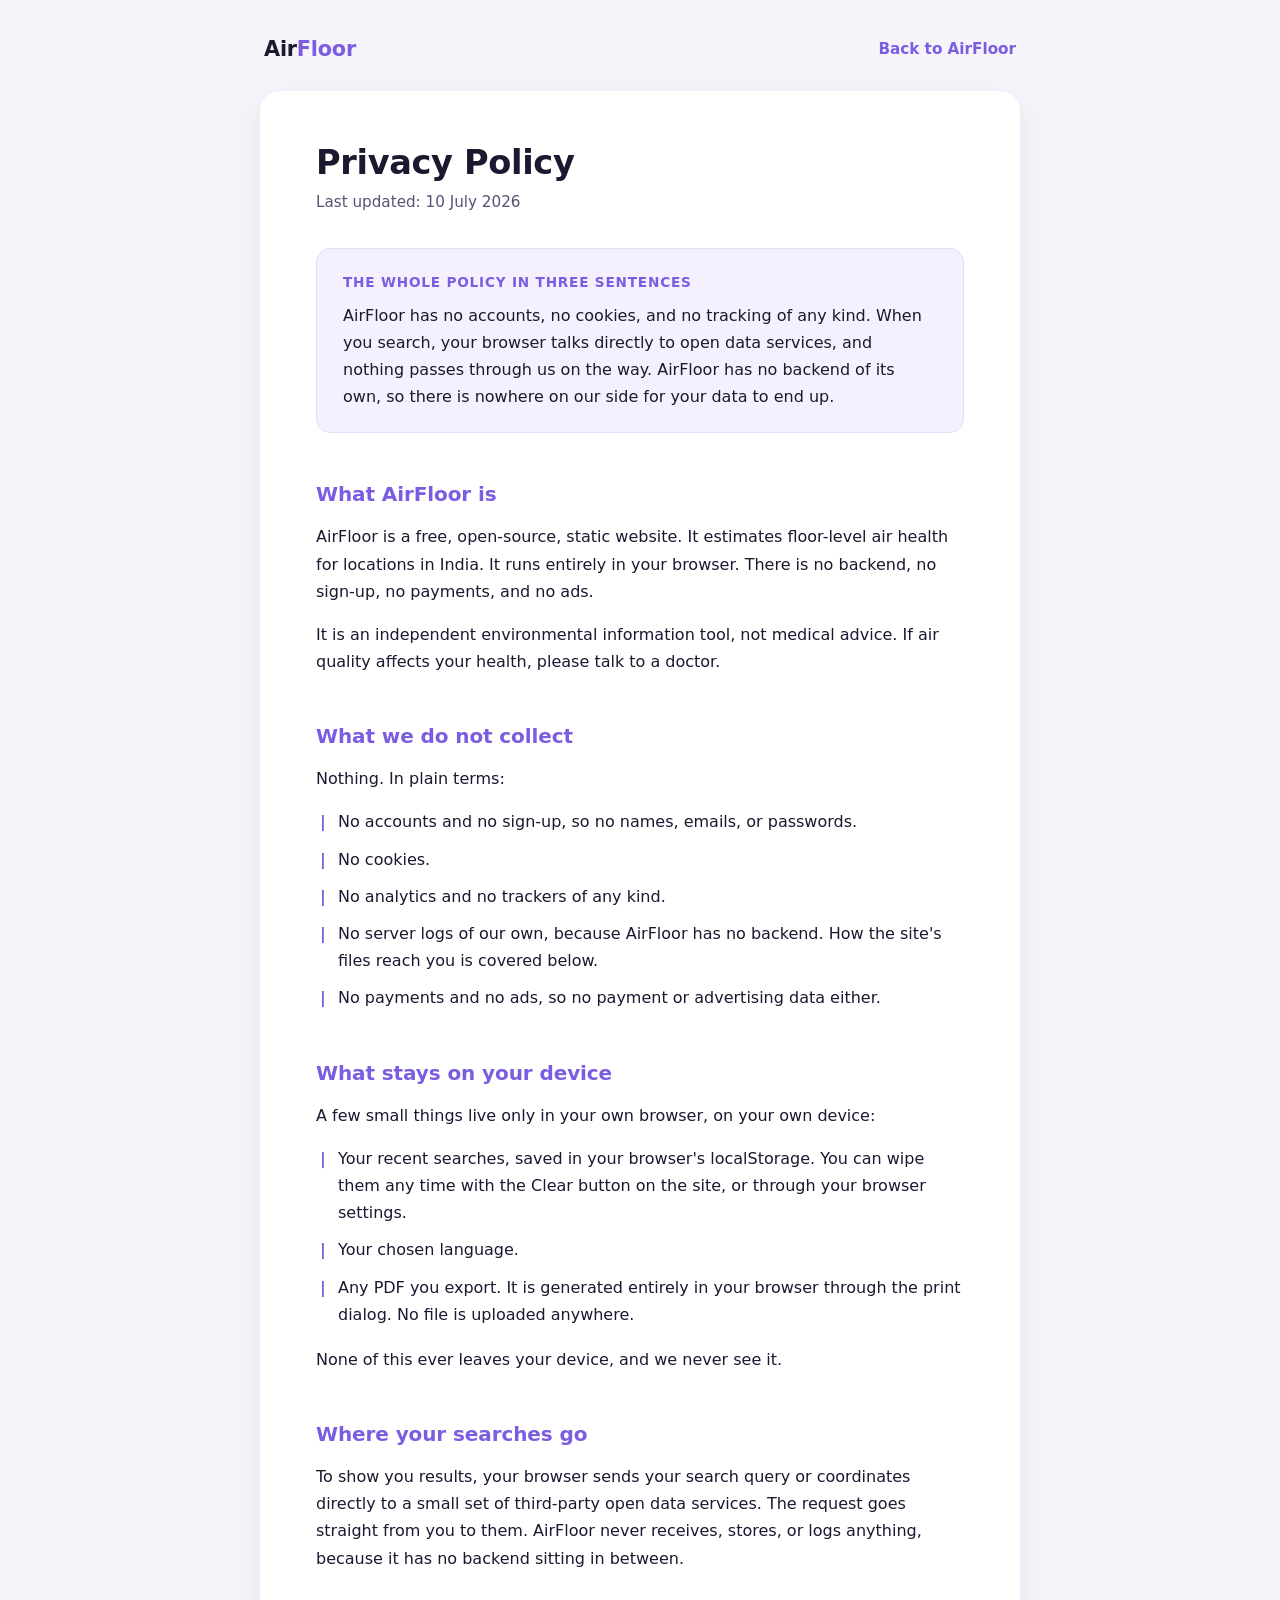
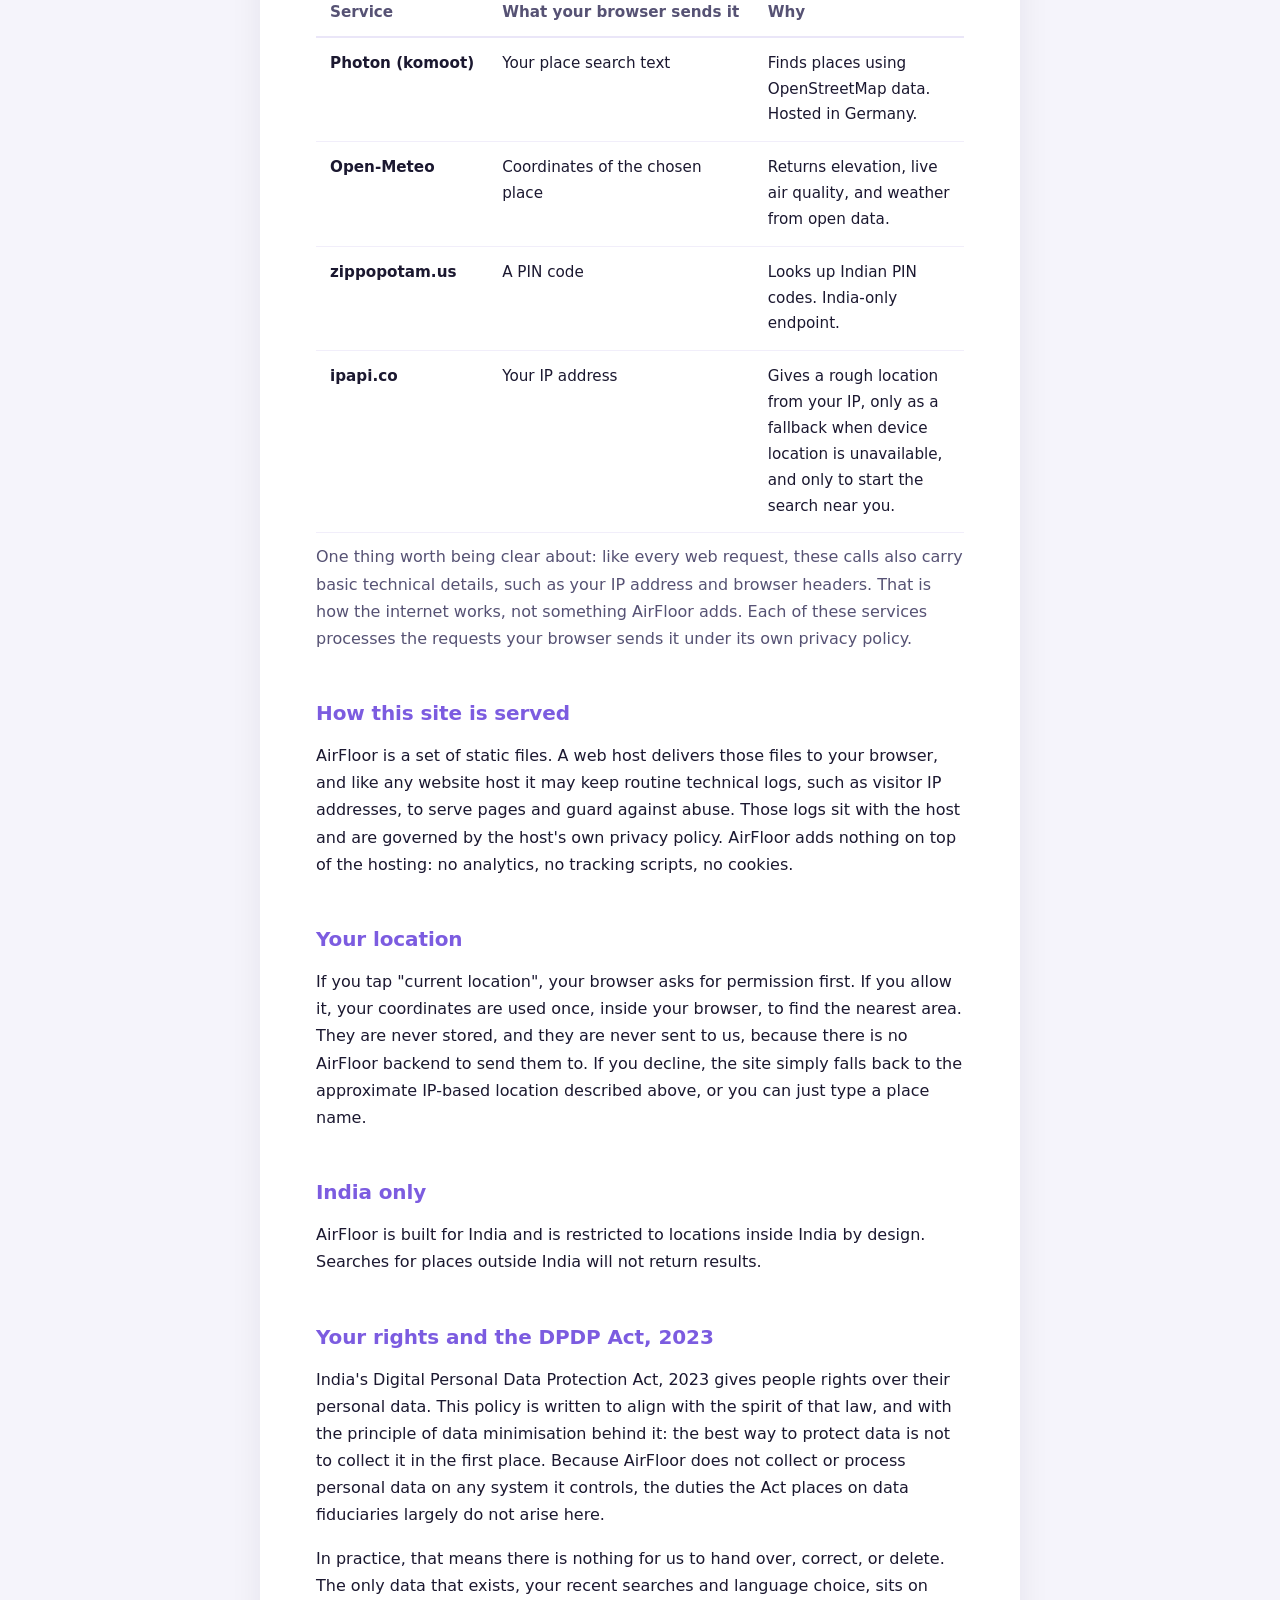
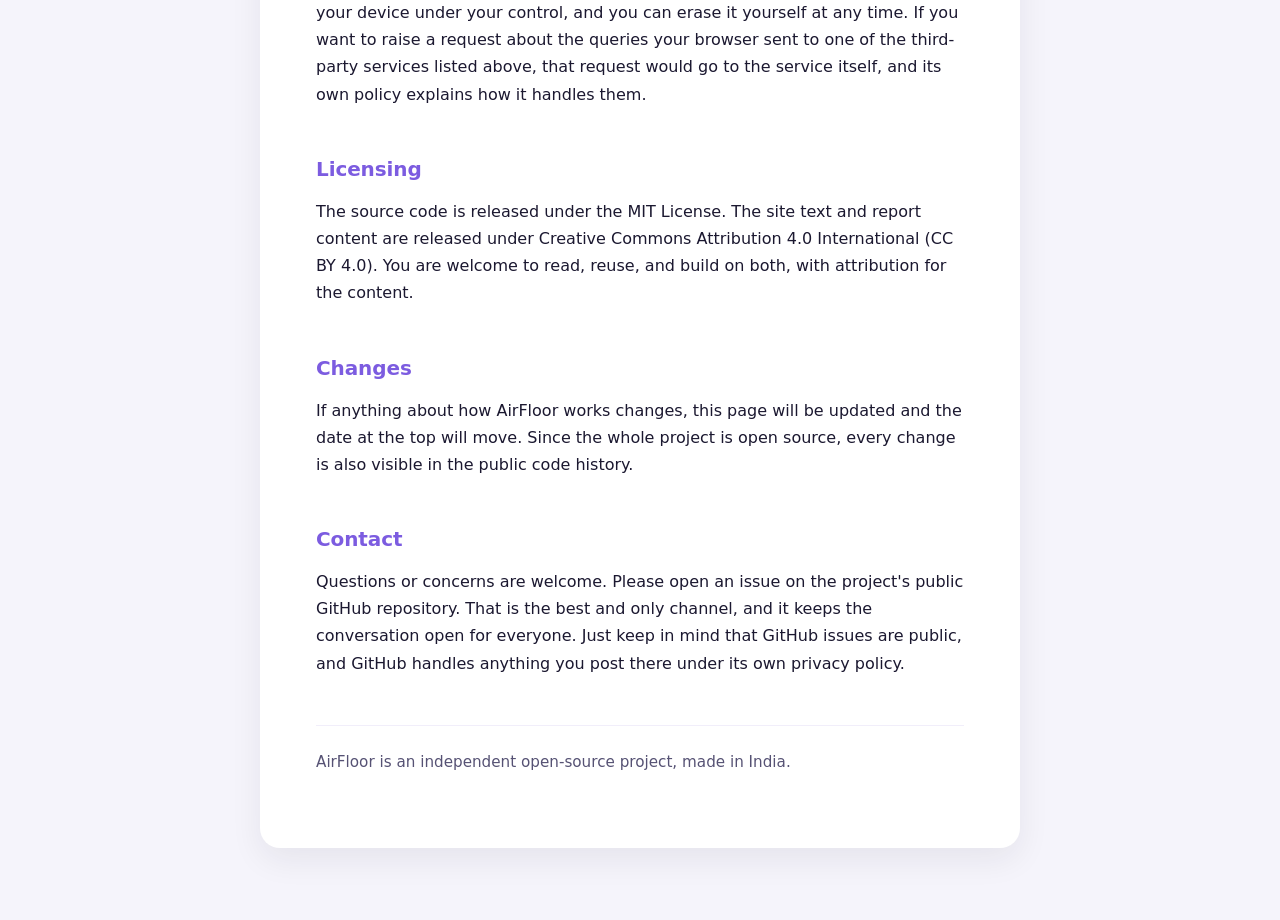
==== privacy.html @ 2e1ad2ab "AirFloor: live floor-by-floor air-health scores for India" ====
<!doctype html>
<html lang="en">
<head>
<meta charset="utf-8">
<meta name="viewport" content="width=device-width, initial-scale=1">
<title>Privacy Policy | AirFloor</title>
<meta name="description" content="AirFloor's privacy policy. No accounts, no cookies, no tracking. Lookups go straight from your browser to open data services.">
<style>
  * { box-sizing: border-box; }
  body {
    margin: 0;
    padding: 32px 16px 72px;
    background: #f5f4fb;
    color: #1b1830;
    font-family: "Open Sans", system-ui, sans-serif;
    line-height: 1.7;
    -webkit-font-smoothing: antialiased;
  }
  .wrap { max-width: 760px; margin: 0 auto; }
  .topbar {
    display: flex;
    justify-content: space-between;
    align-items: center;
    margin: 0 4px 24px;
  }
  .wordmark {
    font-size: 1.3rem;
    font-weight: 700;
    color: #1b1830;
    text-decoration: none;
    letter-spacing: -0.01em;
  }
  .wordmark span { color: #7c5ce0; }
  .back {
    color: #7c5ce0;
    text-decoration: none;
    font-size: 0.95rem;
    font-weight: 600;
  }
  .back:hover, .wordmark:hover { opacity: 0.8; }
  main {
    background: #ffffff;
    border-radius: 20px;
    box-shadow: 0 12px 32px rgba(27, 24, 48, 0.07);
    padding: 52px 56px 56px;
  }
  h1 {
    font-size: 2.1rem;
    line-height: 1.2;
    margin: 0 0 6px;
    letter-spacing: -0.01em;
  }
  .updated {
    color: #565274;
    font-size: 0.95rem;
    margin: 0 0 32px;
  }
  .summary {
    background: #f4f0fd;
    border: 1px solid #e5ddf8;
    border-radius: 14px;
    padding: 22px 26px;
    margin: 0 0 40px;
  }
  .summary p { margin: 0; }
  .summary strong {
    display: block;
    color: #7c5ce0;
    font-size: 0.85rem;
    text-transform: uppercase;
    letter-spacing: 0.06em;
    margin-bottom: 8px;
  }
  h2 {
    color: #7c5ce0;
    font-size: 1.25rem;
    margin: 44px 0 12px;
    letter-spacing: -0.005em;
  }
  p { margin: 0 0 16px; }
  a { color: #7c5ce0; }
  ul {
    list-style: none;
    padding: 0;
    margin: 0 0 18px;
  }
  li {
    position: relative;
    padding-left: 22px;
    margin-bottom: 10px;
  }
  li::before {
    content: "|";
    position: absolute;
    left: 4px;
    color: #7c5ce0;
    font-weight: 700;
  }
  .table-wrap { overflow-x: auto; margin: 18px 0 10px; }
  table {
    width: 100%;
    border-collapse: collapse;
    font-size: 0.95rem;
    min-width: 540px;
  }
  th {
    text-align: left;
    color: #565274;
    font-weight: 700;
    padding: 10px 14px;
    border-bottom: 2px solid #eae6f8;
    white-space: nowrap;
  }
  td {
    padding: 13px 14px;
    border-bottom: 1px solid #f1eefa;
    vertical-align: top;
  }
  td:first-child { font-weight: 600; white-space: nowrap; }
  .muted { color: #565274; }
  .footnote {
    color: #565274;
    font-size: 0.95rem;
    margin-top: 48px;
    padding-top: 24px;
    border-top: 1px solid #f1eefa;
  }
  @media (max-width: 640px) {
    body { padding: 20px 12px 48px; }
    main { padding: 32px 22px 36px; border-radius: 18px; }
    h1 { font-size: 1.7rem; }
    .summary { padding: 18px 20px; }
  }
</style>
</head>
<body>
  <div class="wrap">
    <nav class="topbar" aria-label="Site">
      <a class="wordmark" href="index.html">Air<span>Floor</span></a>
      <a class="back" href="index.html">Back to AirFloor</a>
    </nav>

    <main>
      <h1>Privacy Policy</h1>
      <p class="updated">Last updated: 10 July 2026</p>

      <aside class="summary">
        <p><strong>The whole policy in three sentences</strong>
        AirFloor has no accounts, no cookies, and no tracking of any kind. When you search, your browser talks directly to open data services, and nothing passes through us on the way. AirFloor has no backend of its own, so there is nowhere on our side for your data to end up.</p>
      </aside>

      <h2>What AirFloor is</h2>
      <p>AirFloor is a free, open-source, static website. It estimates floor-level air health for locations in India. It runs entirely in your browser. There is no backend, no sign-up, no payments, and no ads.</p>
      <p>It is an independent environmental information tool, not medical advice. If air quality affects your health, please talk to a doctor.</p>

      <h2>What we do not collect</h2>
      <p>Nothing. In plain terms:</p>
      <ul>
        <li>No accounts and no sign-up, so no names, emails, or passwords.</li>
        <li>No cookies.</li>
        <li>No analytics and no trackers of any kind.</li>
        <li>No server logs of our own, because AirFloor has no backend. How the site's files reach you is covered below.</li>
        <li>No payments and no ads, so no payment or advertising data either.</li>
      </ul>

      <h2>What stays on your device</h2>
      <p>A few small things live only in your own browser, on your own device:</p>
      <ul>
        <li>Your recent searches, saved in your browser's localStorage. You can wipe them any time with the Clear button on the site, or through your browser settings.</li>
        <li>Your chosen language.</li>
        <li>Any PDF you export. It is generated entirely in your browser through the print dialog. No file is uploaded anywhere.</li>
      </ul>
      <p>None of this ever leaves your device, and we never see it.</p>

      <h2>Where your searches go</h2>
      <p>To show you results, your browser sends your search query or coordinates directly to a small set of third-party open data services. The request goes straight from you to them. AirFloor never receives, stores, or logs anything, because it has no backend sitting in between.</p>
      <div class="table-wrap">
        <table>
          <thead>
            <tr>
              <th scope="col">Service</th>
              <th scope="col">What your browser sends it</th>
              <th scope="col">Why</th>
            </tr>
          </thead>
          <tbody>
            <tr>
              <td>Photon (komoot)</td>
              <td>Your place search text</td>
              <td>Finds places using OpenStreetMap data. Hosted in Germany.</td>
            </tr>
            <tr>
              <td>Open-Meteo</td>
              <td>Coordinates of the chosen place</td>
              <td>Returns elevation, live air quality, and weather from open data.</td>
            </tr>
            <tr>
              <td>zippopotam.us</td>
              <td>A PIN code</td>
              <td>Looks up Indian PIN codes. India-only endpoint.</td>
            </tr>
            <tr>
              <td>ipapi.co</td>
              <td>Your IP address</td>
              <td>Gives a rough location from your IP, only as a fallback when device location is unavailable, and only to start the search near you.</td>
            </tr>
          </tbody>
        </table>
      </div>
      <p class="muted">One thing worth being clear about: like every web request, these calls also carry basic technical details, such as your IP address and browser headers. That is how the internet works, not something AirFloor adds. Each of these services processes the requests your browser sends it under its own privacy policy.</p>

      <h2>How this site is served</h2>
      <p>AirFloor is a set of static files. A web host delivers those files to your browser, and like any website host it may keep routine technical logs, such as visitor IP addresses, to serve pages and guard against abuse. Those logs sit with the host and are governed by the host's own privacy policy. AirFloor adds nothing on top of the hosting: no analytics, no tracking scripts, no cookies.</p>

      <h2>Your location</h2>
      <p>If you tap "current location", your browser asks for permission first. If you allow it, your coordinates are used once, inside your browser, to find the nearest area. They are never stored, and they are never sent to us, because there is no AirFloor backend to send them to. If you decline, the site simply falls back to the approximate IP-based location described above, or you can just type a place name.</p>

      <h2>India only</h2>
      <p>AirFloor is built for India and is restricted to locations inside India by design. Searches for places outside India will not return results.</p>

      <h2>Your rights and the DPDP Act, 2023</h2>
      <p>India's Digital Personal Data Protection Act, 2023 gives people rights over their personal data. This policy is written to align with the spirit of that law, and with the principle of data minimisation behind it: the best way to protect data is not to collect it in the first place. Because AirFloor does not collect or process personal data on any system it controls, the duties the Act places on data fiduciaries largely do not arise here.</p>
      <p>In practice, that means there is nothing for us to hand over, correct, or delete. The only data that exists, your recent searches and language choice, sits on your device under your control, and you can erase it yourself at any time. If you want to raise a request about the queries your browser sent to one of the third-party services listed above, that request would go to the service itself, and its own policy explains how it handles them.</p>

      <h2>Licensing</h2>
      <p>The source code is released under the MIT License. The site text and report content are released under Creative Commons Attribution 4.0 International (CC BY 4.0). You are welcome to read, reuse, and build on both, with attribution for the content.</p>

      <h2>Changes</h2>
      <p>If anything about how AirFloor works changes, this page will be updated and the date at the top will move. Since the whole project is open source, every change is also visible in the public code history.</p>

      <h2>Contact</h2>
      <p>Questions or concerns are welcome. Please open an issue on the project's public GitHub repository. That is the best and only channel, and it keeps the conversation open for everyone. Just keep in mind that GitHub issues are public, and GitHub handles anything you post there under its own privacy policy.</p>

      <p class="footnote">AirFloor is an independent open-source project, made in India.</p>
    </main>
  </div>
</body>
</html>
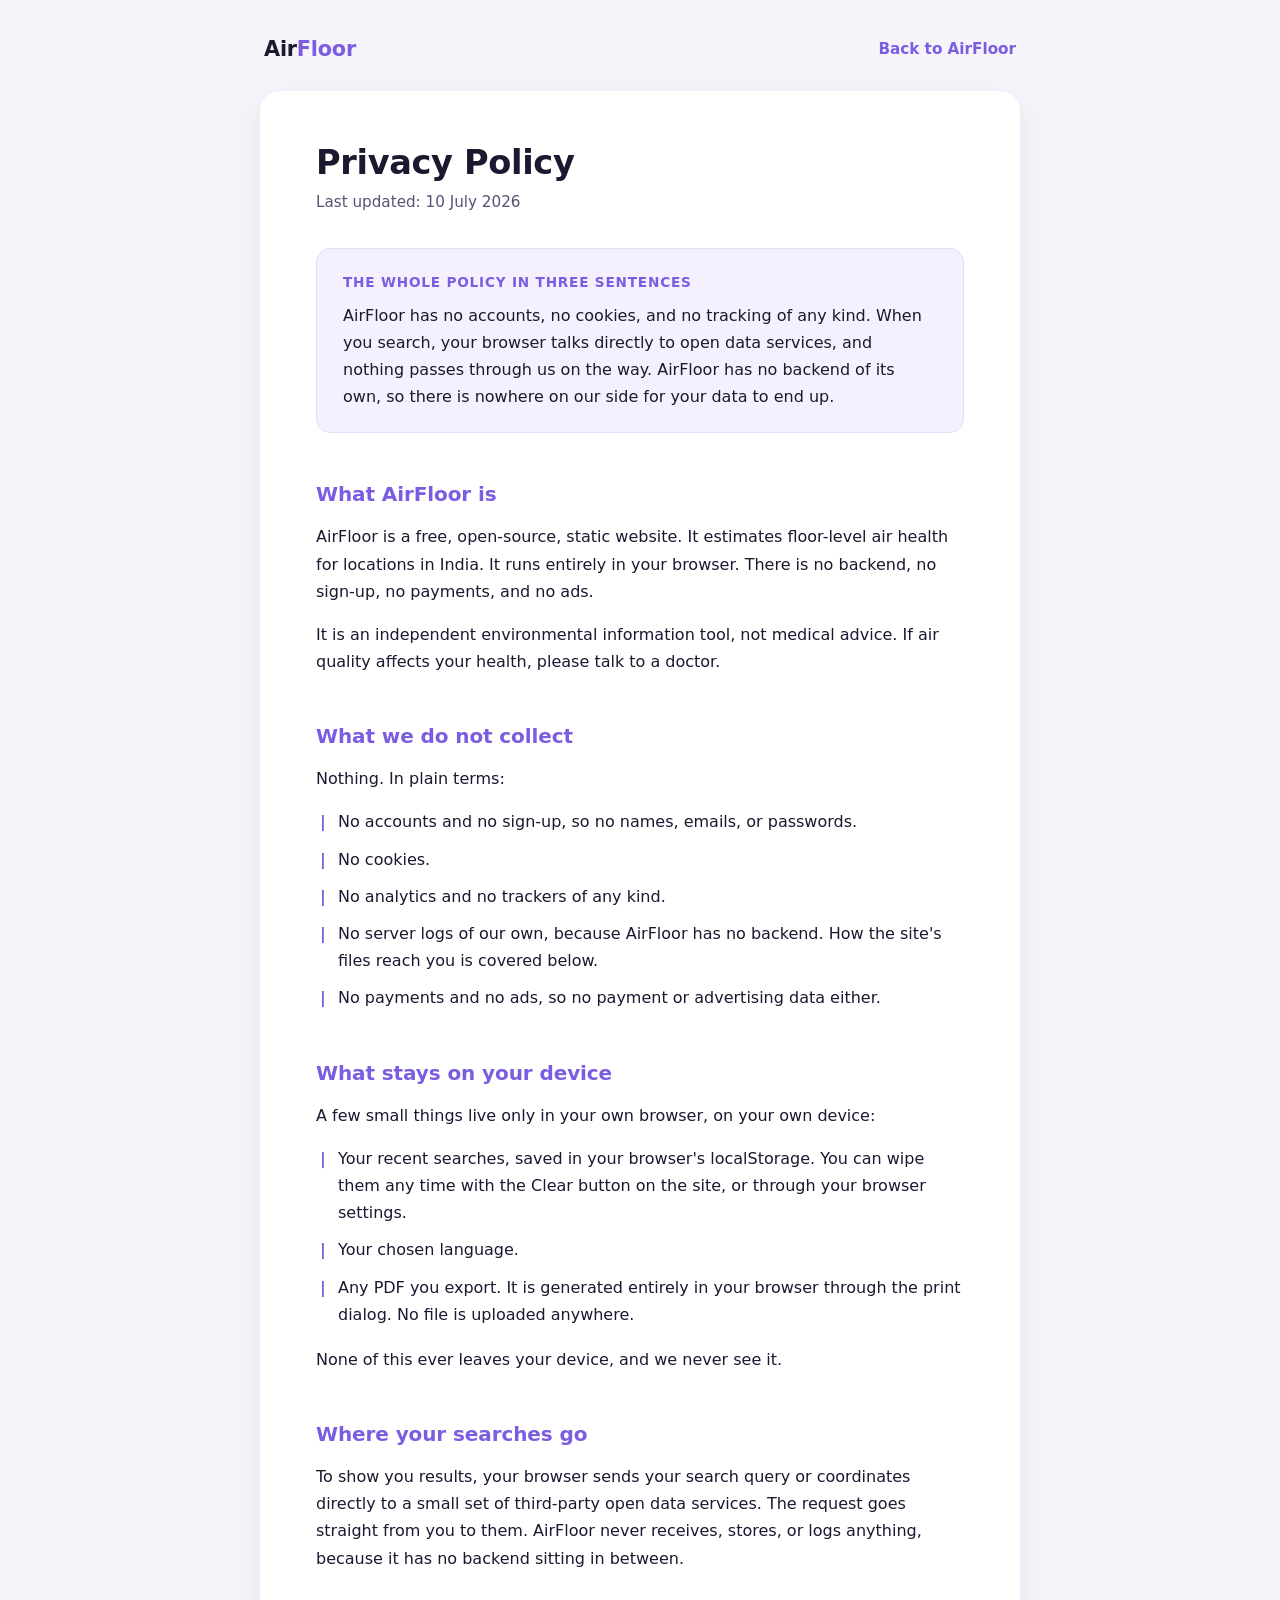
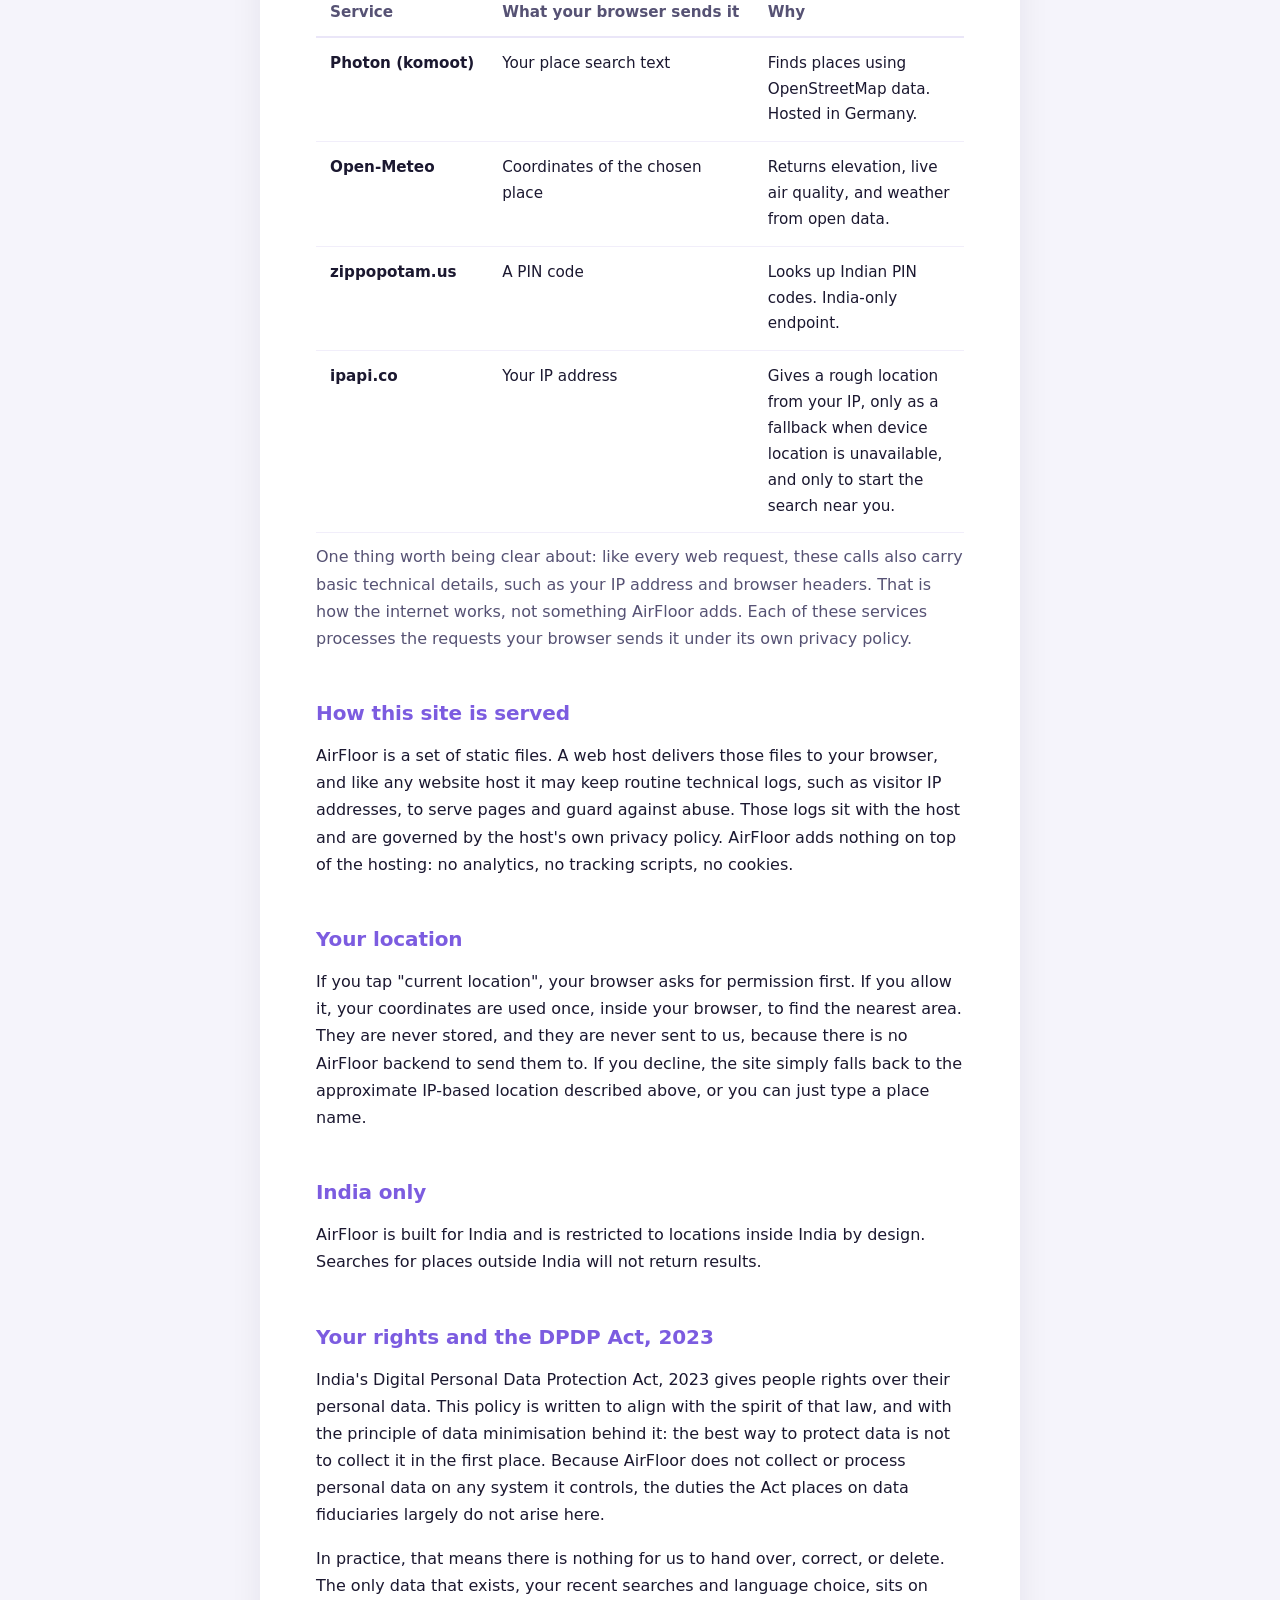
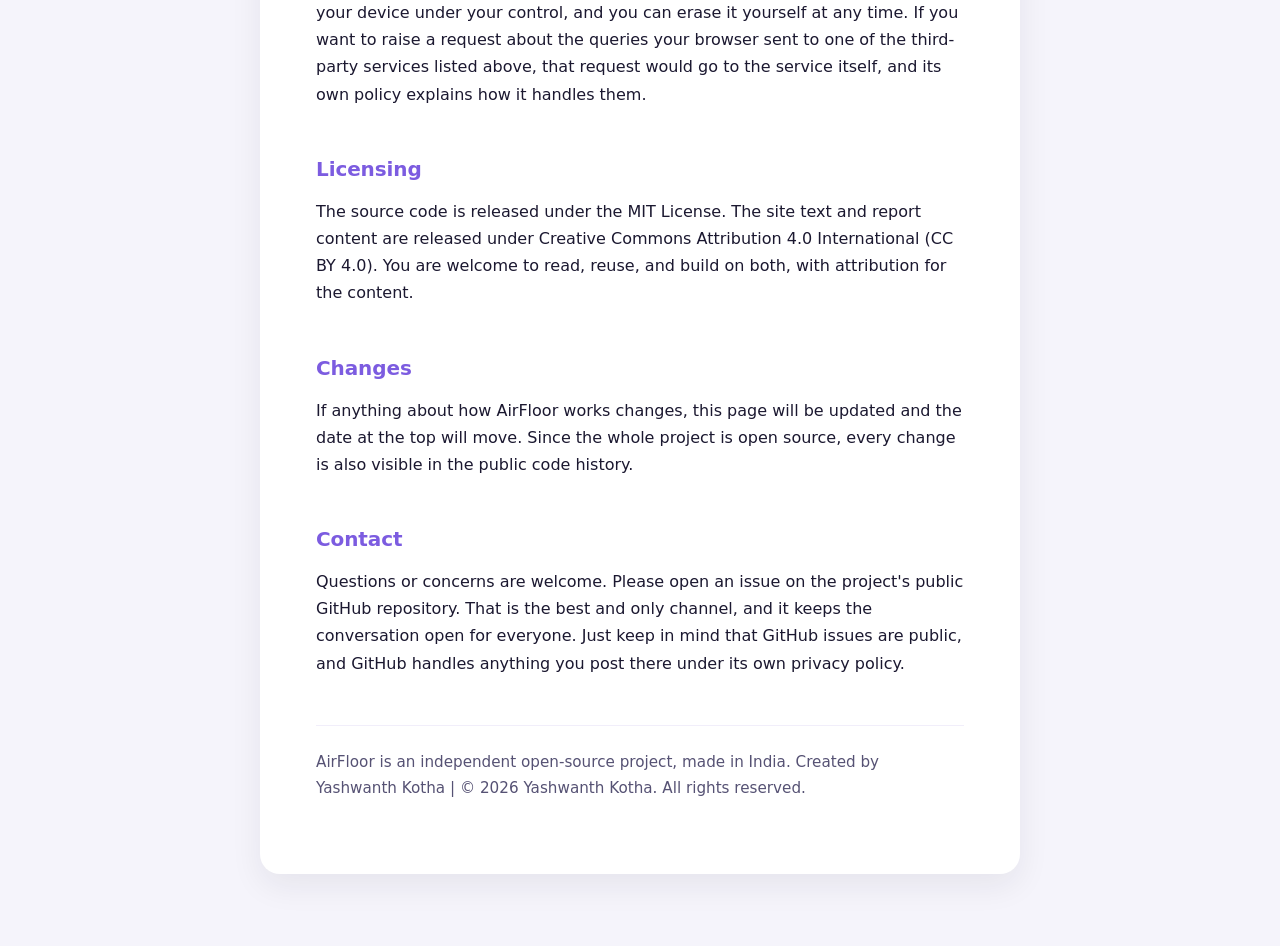
==== commit 6d582190: "Add copyright notice and creator credit" ====
--- a/privacy.html
+++ b/privacy.html
@@ -231,7 +231,7 @@
       <h2>Contact</h2>
       <p>Questions or concerns are welcome. Please open an issue on the project's public GitHub repository. That is the best and only channel, and it keeps the conversation open for everyone. Just keep in mind that GitHub issues are public, and GitHub handles anything you post there under its own privacy policy.</p>
 
-      <p class="footnote">AirFloor is an independent open-source project, made in India.</p>
+      <p class="footnote">AirFloor is an independent open-source project, made in India. Created by Yashwanth Kotha | © 2026 Yashwanth Kotha. All rights reserved.</p>
     </main>
   </div>
 </body>
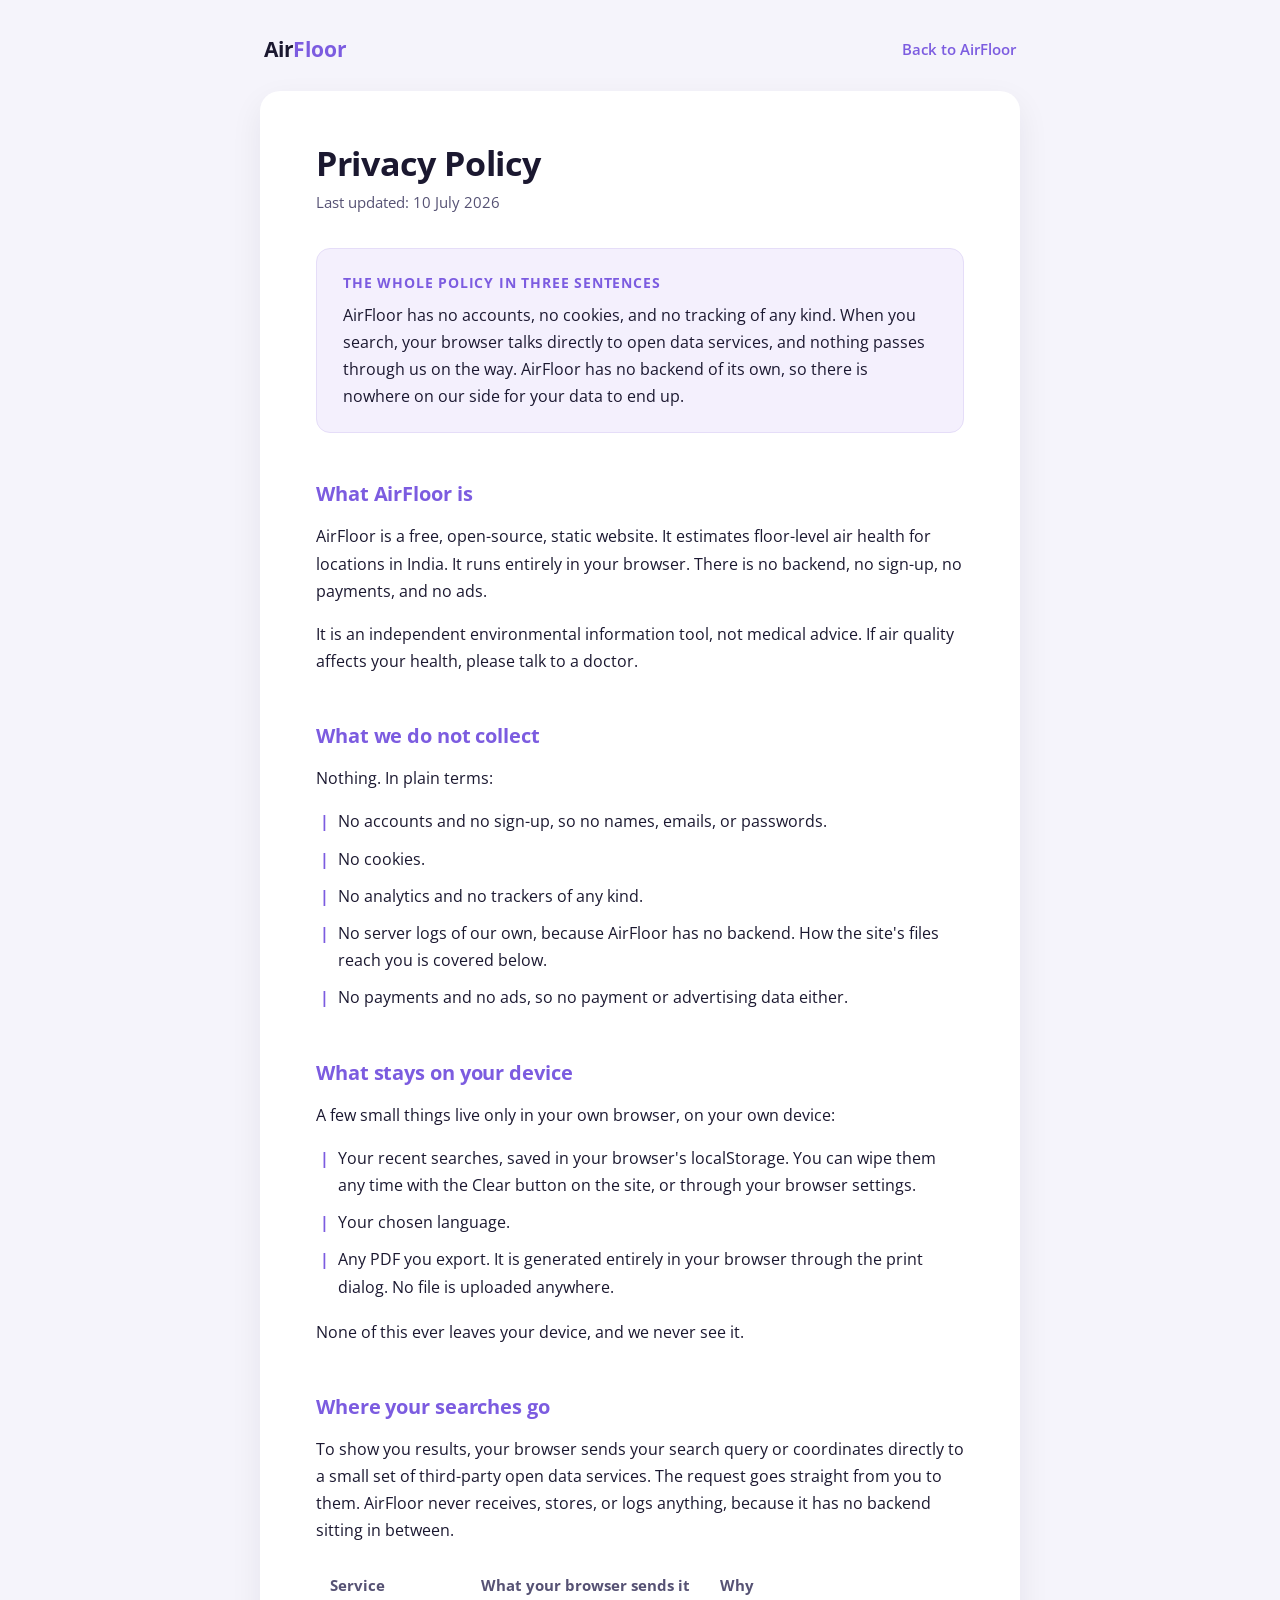
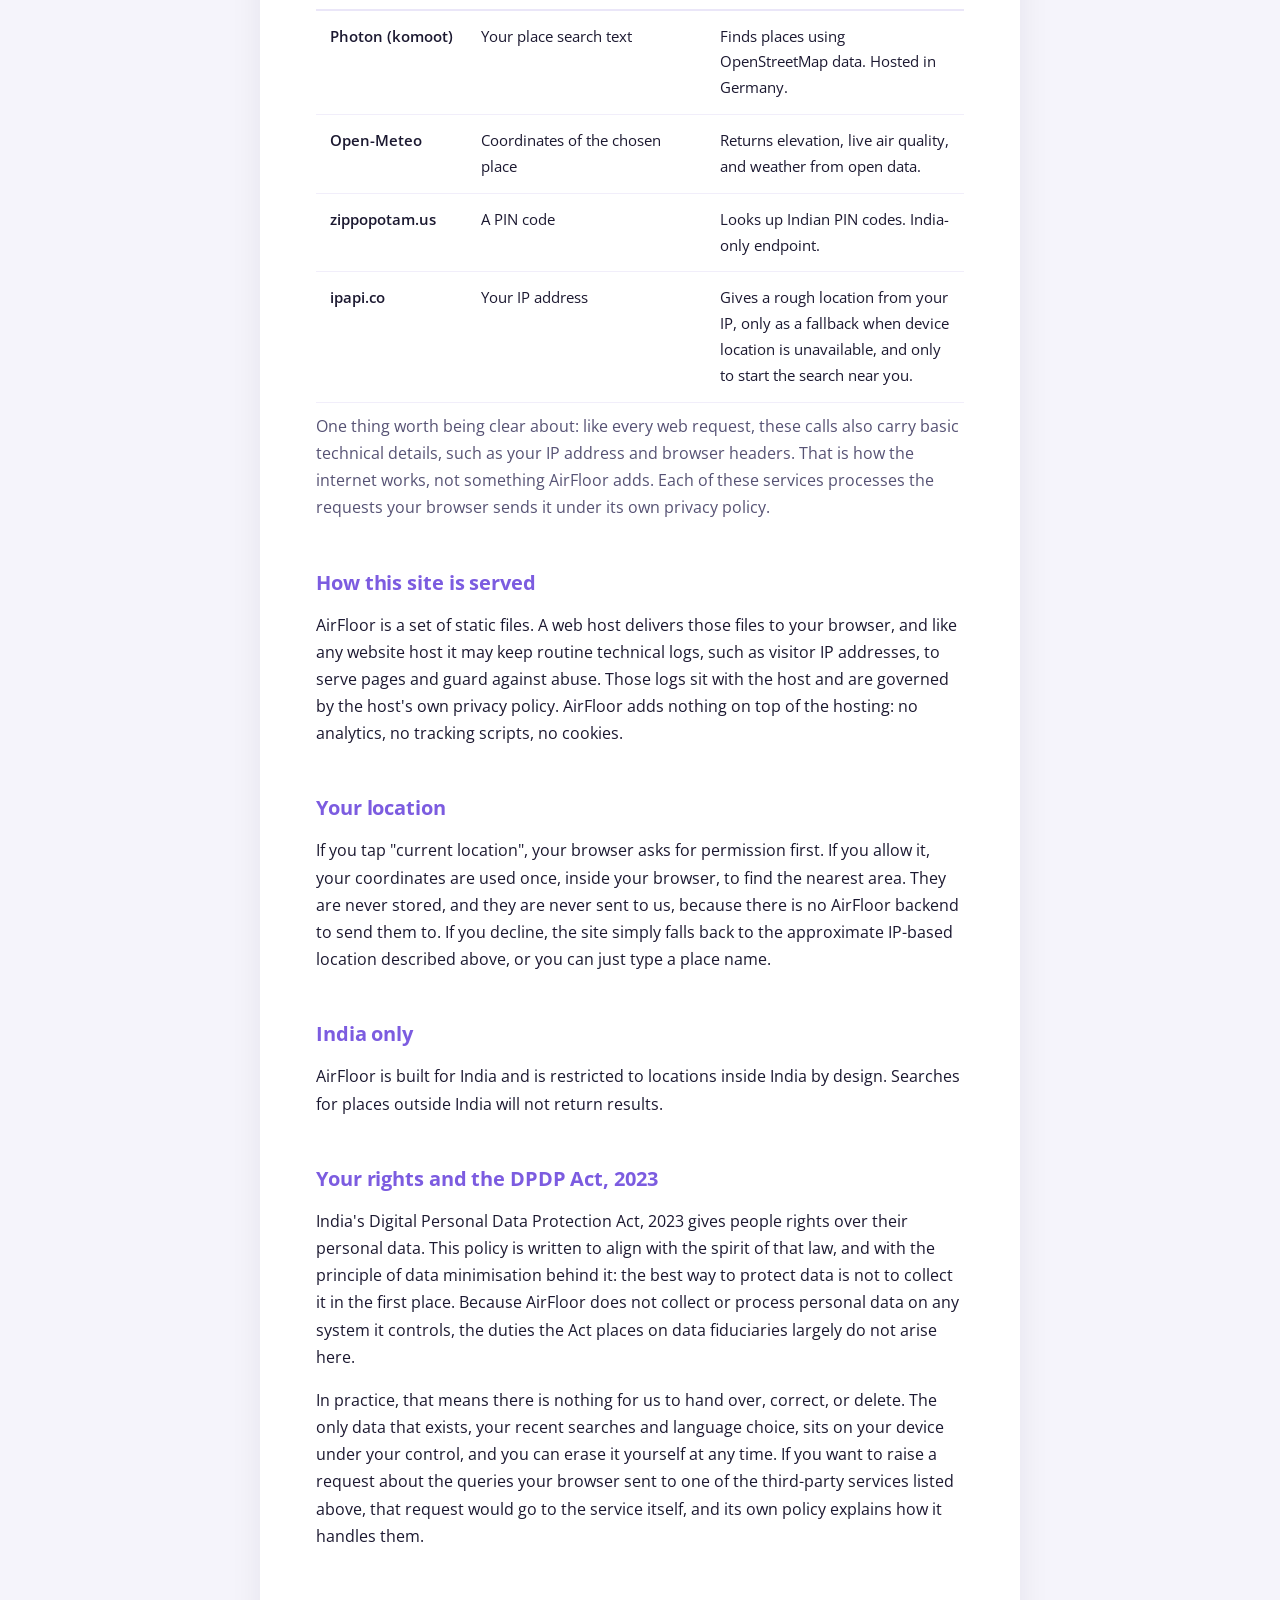
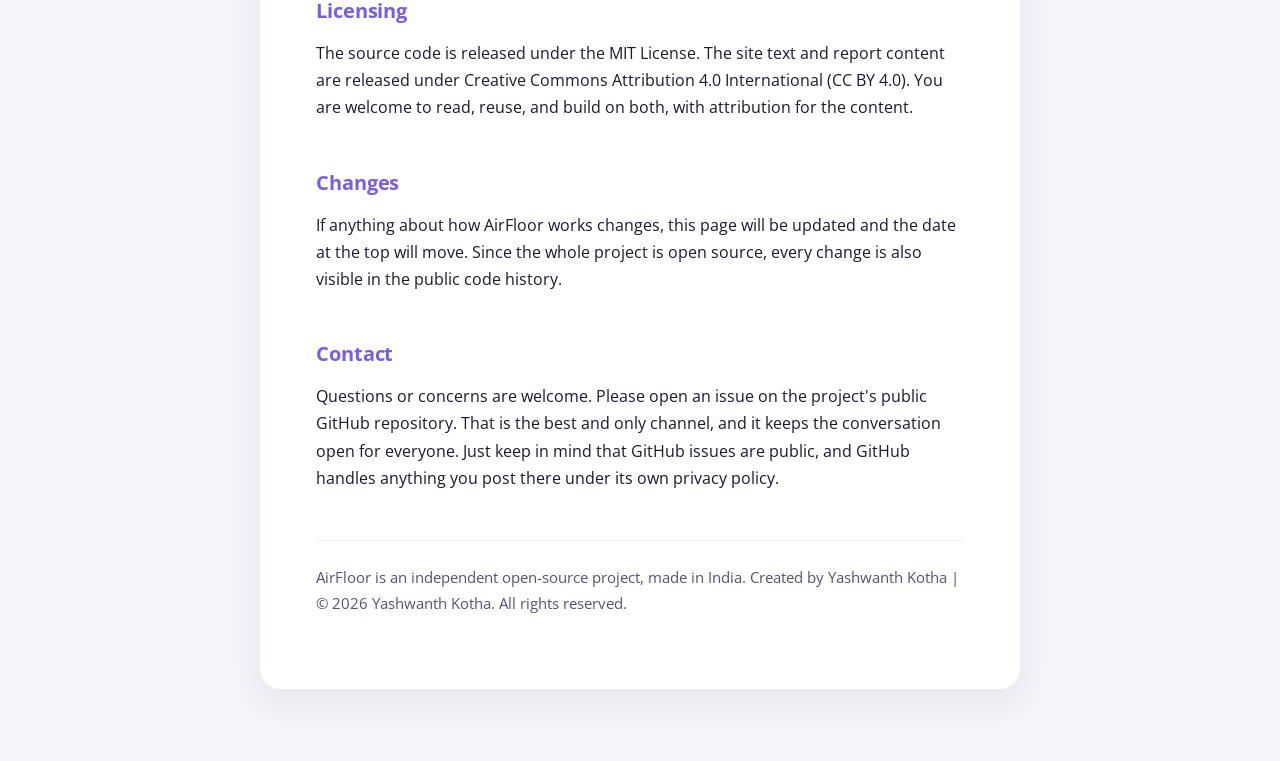
==== commit 0fb8e2c9: "Visual QA pass: fix elevation caption/label overflow, checklist tab stacking, map tooltip contrast, " ====
--- a/privacy.html
+++ b/privacy.html
@@ -5,6 +5,9 @@
 <meta name="viewport" content="width=device-width, initial-scale=1">
 <title>Privacy Policy | AirFloor</title>
 <meta name="description" content="AirFloor's privacy policy. No accounts, no cookies, no tracking. Lookups go straight from your browser to open data services.">
+<link rel="preconnect" href="https://fonts.googleapis.com">
+<link rel="preconnect" href="https://fonts.gstatic.com" crossorigin>
+<link href="https://fonts.googleapis.com/css2?family=Open+Sans:ital,wght@0,400;0,500;0,600;0,700;0,800;1,400&display=swap" rel="stylesheet">
 <style>
   * { box-sizing: border-box; }
   body {
